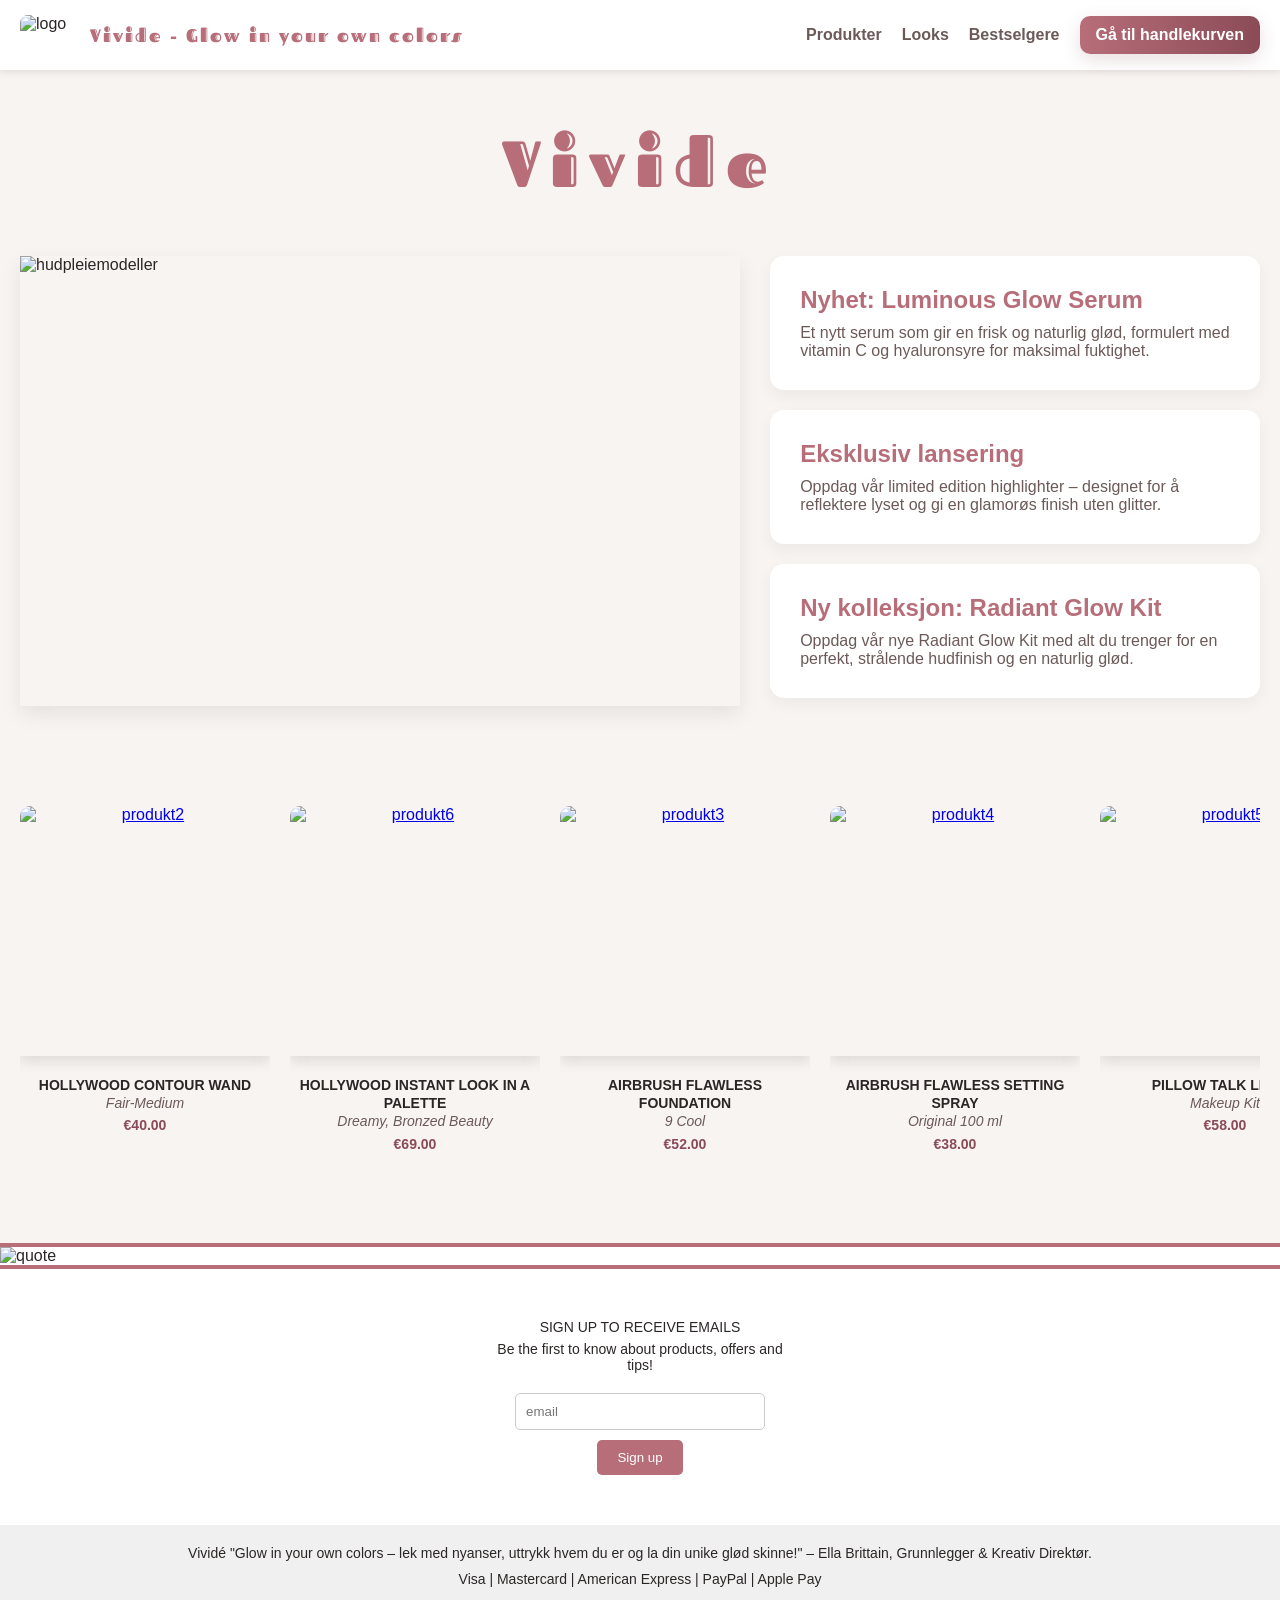
==== index.html @ 122cb66d "navn" ====
<!DOCTYPE html>
<html lang="en">

<head>
    <meta charset="UTF-8">
    <meta name="viewport" content="width=device-width, initial-scale=1.0">
    <title>Vividé.com</title>

    <link rel="stylesheet" href="generel.css">
    <link rel="stylesheet" href="framside.css">

    <style>
        @import url('https://fonts.googleapis.com/css2?family=Fascinate+Inline&family=Fraunces:ital,opsz,wght@0,9..144,100..900;1,9..144,100..900&family=Montserrat:ital@0;1&display=swap');
    </style>

</head>


<body>
    <header>
        <div class="left">
            <img class="logo" src="bilder/logo.avif" alt="logo">
            <div class="brand">Vivide - Glow in your own colors</div>
        </div>
        <nav>
            <div class="lenker">
                <a href="#produkter">Produkter</a>
                <a href="#looks">Looks</a>
                <a href="#bestselgere">Bestselgere</a>
            </div>
            <a id="handlekurv"  href="handlekurv.html">Gå til handlekurven</a>
        </nav>
    </header>

    <main>
        <section class="intro">
            <h1>Vivide</h1>
        </section>

        <section class="nyheter">
            <img src="bilder/hudpleiemodeller" alt="hudpleiemodeller">
            <div class="tekstcontainer">
                <div class="tekst">
                    <h2>Nyhet: Luminous Glow Serum</h2>
                    <p>Et nytt serum som gir en frisk og naturlig glød, formulert med vitamin C og hyaluronsyre for
                        maksimal fuktighet.</p>
                </div>
                <div class="tekst">
                    <h2>Eksklusiv lansering</h2>
                    <p>Oppdag vår limited edition highlighter – designet for å reflektere lyset og gi en glamorøs finish
                        uten glitter.</p>
                </div>
                <div class="tekst">
                    <h2>Ny kolleksjon: Radiant Glow Kit</h2>
                    <p>Oppdag vår nye Radiant Glow Kit med alt du trenger for en perfekt, strålende hudfinish og en
                        naturlig glød.</p>
                </div>
            </div>
        </section>

        <section class="scrollbar">
            <div class="scroll-item"><a href="#lenke1"><img src="bilder/countourwand.webp" alt="produkt2"></a>
                <div class="info">
                    <div class="title">HOLLYWOOD CONTOUR WAND</div>
                    <div class="volume">Fair-Medium</div>
                    <div class="price">€40.00</div>
                </div>
            </div>
            <div class="scroll-item"><a href="#lenke2"><img src="bilder/palette.webp" alt="produkt6"></a>
                <div class="info">
                    <div class="title">HOLLYWOOD INSTANT LOOK IN A PALETTE</div>
                    <div class="volume">Dreamy, Bronzed Beauty</div>
                    <div class="price">€69.00</div>
                </div>
            </div>
            <div class="scroll-item"><a href="#lenke3"><img src="bilder/FOUNDATION.webp" alt="produkt3"></a>
                <div class="info">
                    <div class="title">AIRBRUSH FLAWLESS FOUNDATION</div>
                    <div class="volume">9 Cool</div>
                    <div class="price">€52.00</div>
                </div>
            </div>
            <div class="scroll-item"><a href="#lenke4"><img src="bilder/settingsprayy.webp" alt="produkt4"></a>
                <div class="info">
                    <div class="title">AIRBRUSH FLAWLESS SETTING SPRAY</div>
                    <div class="volume">Original 100 ml</div>
                    <div class="price">€38.00</div>
                </div>
            </div>
            <div class="scroll-item"><a href="#lenke5"><img src="bilder/lipkip.webp" alt="produkt5"></a>
                <div class="info">
                    <div class="title">PILLOW TALK LIP KIT</div>
                    <div class="volume">Makeup Kit</div>
                    <div class="price">€58.00</div>
                </div>
            </div>
            <div class="scroll-item"><a href="#lenke6"><img src="bilder/FILMSTAR-BRONZE.webp" alt="produkt8"></a>
                <div class="info">
                    <div class="title">FILMSTAR BRONZE & GLOW</div>
                    <div class="volume">LIGHT TO MEDIUM</div>
                    <div class="price">€69.00</div>
                </div>
            </div>
            <div class="scroll-item"><a href="#lenke7"><img src="bilder/PLUMPGASM.webp" alt="produkt7"></a>
                <div class="info">
                    <div class="title">BIG LIP PLUMPGASM</div>
                    <div class="volume">Strawberry Chocolatte</div>
                    <div class="price">€37.00</div>
                </div>
            </div>
            <div class="scroll-item"><a href="#lenke8"><img src="bilder/CollagenOil-8ml-Packshot.webp"
                        alt="produkt10"></a>
                <div class="info">
                    <div class="title">COLLAGEN SUPERFUSION FACIAL OIL</div>
                    <div class="volume">8 ml</div>
                    <div class="price">€33.00</div>
                </div>
            </div>
            <div class="scroll-item"><a href="#lenke9"><img src="bilder/THE_FELINE_FLICK_KIT.webp" alt="produkt9"></a>
                <div class="info">
                    <div class="title">THE FELINE FLICK KIT</div>
                    <div class="volume">EYE KIT</div>
                    <div class="price">€56.00</div>
                </div>
            </div>
            <div class="scroll-item"><a href="#lenke10"><img src="bilder/GLOW_TONER_150ML.webp" alt="produkt1"></a>
                <div class="info">
                    <div class="title">GLOW TONER</div>
                    <div class="volume">Original 150 ml</div>
                    <div class="price">€49.00</div>
                </div>
            </div>
        </section>
    </main>

    <footer>
        <div class="linje"></div>

        <div class="quote">
            <img src="bilder/quote-footer.png" alt="quote">
        </div>

        <div class="linje"></div>



        <div class="footer-container footer-email">
            <div class="footer-column s1">
                <p>SIGN UP TO RECEIVE EMAILS</p>
                <p>Be the first to know about products, offers and tips!</p>
                <div class="email-center">
                    <input type="email" placeholder="email">
                    <button>Sign up</button>
                </div>
            </div>
        </div>

        <div class="footer-bottom">
            <p>Vividé "Glow in your own colors –
                lek med nyanser, uttrykk hvem du er og la din unike glød skinne!" – Ella Brittain, Grunnlegger & Kreativ
                Direktør.</p>
            <p>Visa | Mastercard | American Express | PayPal | Apple Pay</p>
        </div>

        <div class="linje"></div>
    </footer>
</body>

</html>
---- generel.css ----
/* Grunnleggende regler */
* {
    box-sizing: border-box;
    margin: 0;
    padding: 0;
}

body {
    font-family: Arial, sans-serif;
    background-color: #f8f4f2;
    color: #2b2626;
}

img {
    display: block;
    width: 100%;
}



/* Header */
header {
    position: fixed;
    top: 0;
    left: 0;
    width: 100%;
    display: flex;
    justify-content: space-between;
    align-items: center;
    padding: 15px 20px;
    background-color: #fff;
    box-shadow: 0 2px 8px rgba(0, 0, 0, 0.1);
    z-index: 1000;
}

.left {
    display: flex;
    align-items: center;
    gap: 10px;
}

.logo {
    width: 60px;
    height: 40px;
    border-radius: 8px;
    object-fit: cover;
}

.brand {
    color: #b76e79;
    font-size: 18px;
    font-family: "Fascinate Inline", system-ui;
    font-weight: 400;
    font-style: normal;
    letter-spacing: 2px;
}

nav {
    display: flex;
    gap: 20px;
    align-items: center;
}

.lenker {
    display: flex;
    gap: 20px;
    align-items: center;

}

nav a {
    color: #6b5a57;
    text-decoration: none;
    font-weight: 600;
    transition: 0.3s;
}

nav a:hover {
    color: #b76e79;
    transform: scale(1.05);
}

#handlekurv {
    background: linear-gradient(90deg, #b76e79, #8a4b57);
    color: white;
    padding: 10px 16px;
    border-radius: 10px;
    text-decoration: none;
    font-weight: 700;
    box-shadow: 0 6px 18px rgba(139, 75, 87, 0.18);
    transition: 0.3s;
}

#handlekurv:hover {
    transform: scale(1.08);
    color: #b76e79;
}

main {
    max-width: 1300px;
    margin: 120px auto 50px;
    padding: 0 20px;
}



/* Footer */
footer {
    background-color: #fff;
    color: #2b2626;
    font-family: Arial, sans-serif;
}

footer h4 {
    margin-bottom: 8px;
    color: #8a4b57;
}

footer p {
    margin-bottom: 6px;
    font-size: 14px;
    color: #2b2626;
}

.footer-container {
    margin: 20px auto;
    padding: 30px;
    display: flex;
    flex-wrap: wrap;
    gap: 40px;
}

.footer-column {
    margin: auto;
    width: 300px;
    min-width: 200px;
}

.linje {
    width: 100%;
    border: #b76e79 2.5px solid;
}

.footer-bottom {
    text-align: center;
    font-size: 14px;
    color: #6b5a57;
    background-color: #f0f0f0;
    padding: 20px 30px;
}

.footer-bottom>p {
    margin-bottom: 10px;
}
---- framside.css ----
/* Seksjon 1 - overskrift */
.intro {
    text-align: center;
    margin: 50px 0;
}

.intro h1 {
    font-size: 65px;
    color: #b76e79;
    font-family: "Fascinate Inline", system-ui;
    font-weight: 400;
    font-style: normal;
    letter-spacing: 10px;
}


/* Seksjon 2 - Nyheter */
.nyheter {
    display: flex;
    gap: 30px;
    align-items: start;
    margin-bottom: 60px;
}

.nyheter img {
    max-width: 100%;
    height: 450px;
    object-fit: cover;
    box-shadow: 0 8px 20px rgba(0, 0, 0, 0.08);
}

.nyheter .tekstcontainer {
    display: flex;
    flex-direction: column;
    gap: 20px;
}

.nyheter .tekst {
    background: #fff;
    width: 100%;
    padding: 30px;
    border-radius: 14px;
    box-shadow: 0 6px 16px rgba(0, 0, 0, 0.05);
}

.nyheter h2 {
    color: #b76e79;
    margin-bottom: 10px;
}

.nyheter p {
    color: #6b5a57;
}


/* Seksjon 3 - Scrollbar med bestselgere */
.scrollbar {
    display: flex;
    gap: 20px;
    overflow-x: auto;
    padding: 40px 0;
    scrollbar-color: #b76e79 #f8f4f2;
    scrollbar-width: thin;
    margin-top: 30px;
    margin-bottom: 30px;
}

.scrollbar::-webkit-scrollbar {
    height: 8px;
}

.scrollbar::-webkit-scrollbar-thumb {
    background-color: #b76e79;
    border-radius: 10px;
}

.scrollbar::-webkit-scrollbar-track {
    background-color: #f8f4f2;
}

.scroll-item {
    flex: 0 0 auto;
    width: 250px;
    border-radius: 10px;
    overflow: hidden;
    text-align: center;
}

.scroll-item img {
    margin-bottom: 20px;
    width: 250px;
    height: 250px;
    object-fit: cover;
    box-shadow: 0 6px 12px rgba(0, 0, 0, 0.1);
    transition: transform 0.2s ease;
}

.scroll-item img:hover {
    transform: scale(1.05);
}

.scroll-item .info {
    margin-top: 10px;
    color: #2b2626;
    font-size: 14px;
    line-height: 1.3;
}

.scroll-item .info .title {
    font-weight: 700;
}

.scroll-item .info .volume {
    font-style: italic;
    color: #6b5a57;
}

.scroll-item .info .price {
    font-weight: 600;
    margin-top: 4px;
    color: #8a4b57;
}



/* Footer - framside */
.quote {
    width: 100%;
}

.s1 {
    text-align: center;
}

.footer-socials {
    display: flex;
    flex-wrap: wrap;
    gap: 20px;
    justify-content: center;
    margin: 40px 0;
}

.footer-email input[type=email] {
    padding: 10px;
    width: 250px;
    margin-top: 10px;
    border: 1px solid #ccc;
    border-radius: 5px;
}

.email-center {
    display: flex;
    flex-direction: column;
    align-items: center;
    gap: 10px;
    margin-top: 10px;
}

.footer-email button {
    padding: 10px 20px;
    background-color: #b76e79;
    color: #fff;
    border: none;
    border-radius: 5px;
    cursor: pointer;
    transition: 0.17s;
}

.footer-email button:hover {
    scale: 1.15;
}



/* Media - mindre skjerm */

@media (max-width: 1100px) {
    .lenker {
        display: none;
    }

    #handlekurv {
        display: block;
    }

    .nyheter {
        flex-direction: column;
        max-width: 900px;
        margin: auto;
    }

    .nyheter .tekstcontainer {
        flex-direction: row;
    }


}

@media (max-width: 768px) {
    .footer-container {
        flex-direction: column;
        gap: 20px;
    }

    .footer-column {
        min-width: 100%;
    }

    .nyheter .tekstcontainer {
        flex-wrap: wrap;
    }
}
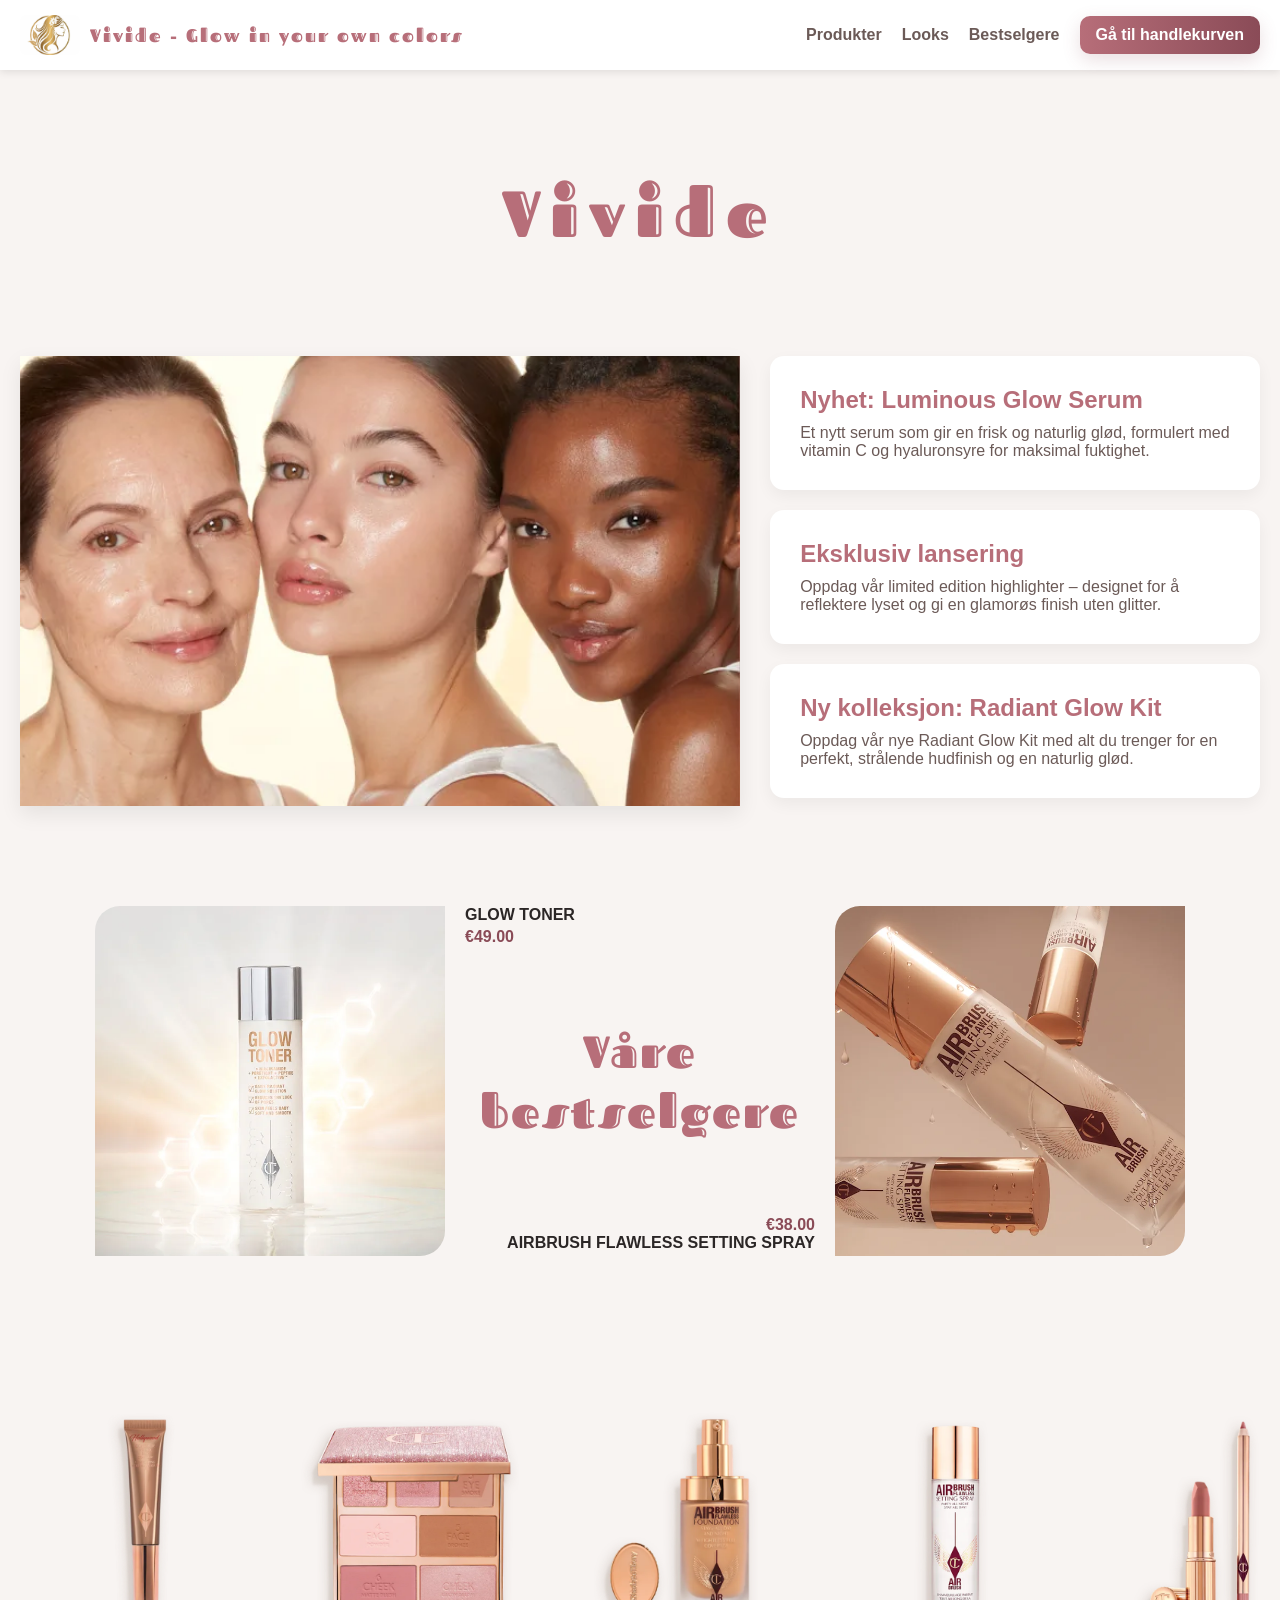
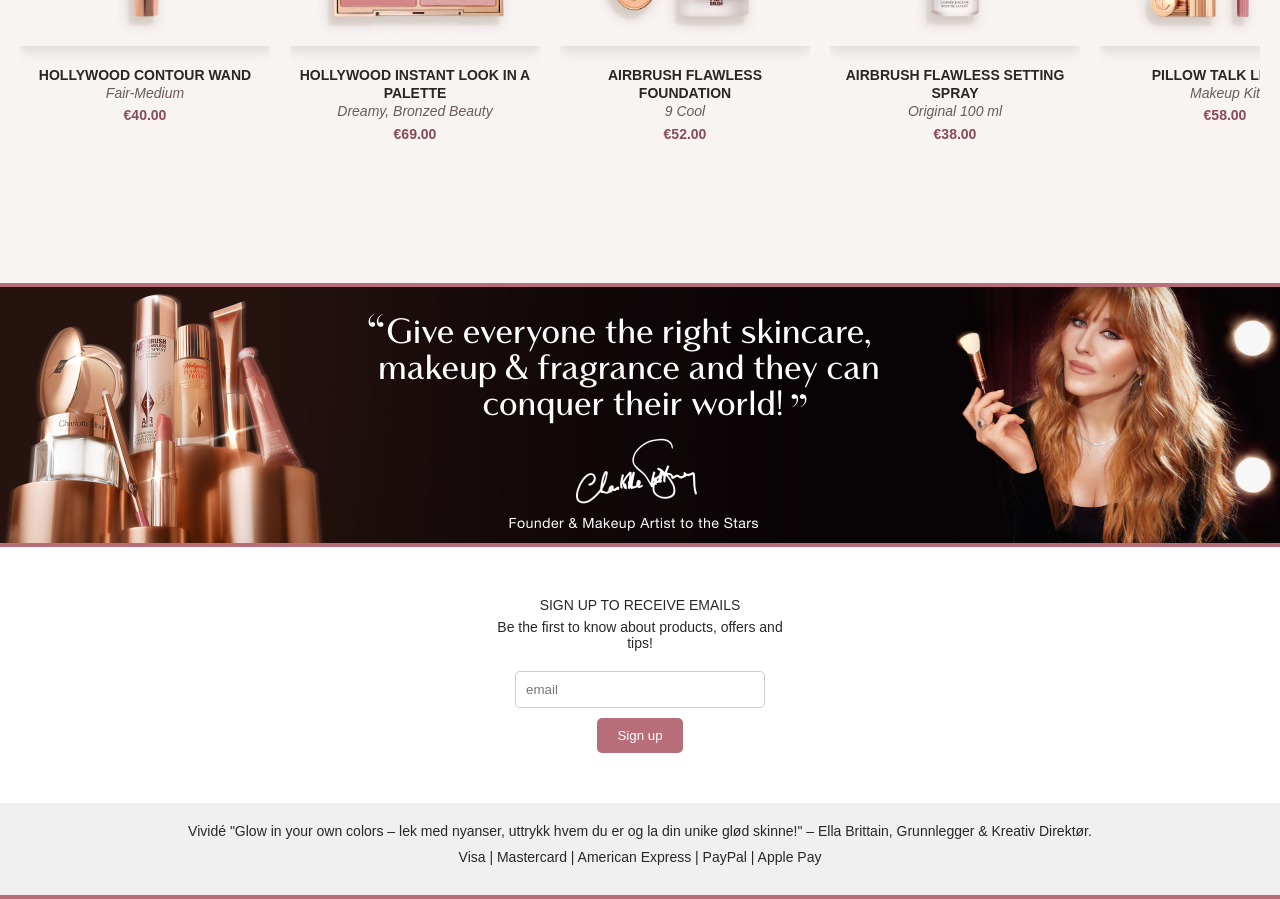
==== commit b109ab50: "bilder" ====
--- a/index.html
+++ b/index.html
@@ -7,7 +7,7 @@
     <title>Vividé.com</title>
 
     <link rel="stylesheet" href="generel.css">
-    <link rel="stylesheet" href="framside.css">
+    <link rel="stylesheet" href="index.css">
 
     <style>
         @import url('https://fonts.googleapis.com/css2?family=Fascinate+Inline&family=Fraunces:ital,opsz,wght@0,9..144,100..900;1,9..144,100..900&family=Montserrat:ital@0;1&display=swap');
@@ -19,7 +19,7 @@
 <body>
     <header>
         <div class="left">
-            <img class="logo" src="bilder/logo.avif" alt="logo">
+            <a href="index.html"><img class="logo" src="bilder/logo.avif" alt="logo"></a>
             <div class="brand">Vivide - Glow in your own colors</div>
         </div>
         <nav>
@@ -28,7 +28,7 @@
                 <a href="#looks">Looks</a>
                 <a href="#bestselgere">Bestselgere</a>
             </div>
-            <a id="handlekurv"  href="handlekurv.html">Gå til handlekurven</a>
+            <a id="handlekurv" href="handlekurv.html">Gå til handlekurven</a>
         </nav>
     </header>
 
@@ -38,7 +38,7 @@
         </section>
 
         <section class="nyheter">
-            <img src="bilder/hudpleiemodeller" alt="hudpleiemodeller">
+            <img src="bilder/hudpleiemodeller.png" alt="hudpleiemodeller">
             <div class="tekstcontainer">
                 <div class="tekst">
                     <h2>Nyhet: Luminous Glow Serum</h2>
@@ -58,7 +58,29 @@
             </div>
         </section>
 
-        <section class="scrollbar">
+        <section id="bestselgere">
+            <div class="bestselger-item">
+                <img src="bilder/GlowToner.png" alt="">
+                <div class="bestselger-handle">
+                    <button class="handlekurv-knapp">Legg til i handlekurven</button>
+                </div>
+            </div>
+            <div class="bestselger-item">
+                <div class="title">GLOW TONER</div>
+                <div class="price">€49.00</div>
+                <h2>Våre bestselgere</h2>
+                <div class="price hoyre">€38.00</div>
+                <div class="title hoyre">AIRBRUSH FLAWLESS SETTING SPRAY</div>
+            </div>
+            <div class="bestselger-item">
+                <img src="bilder/setingspray.webp" alt="">
+                <div class="bestselger-handle">
+                    <button class="handlekurv-knapp">Legg til i handlekurven</button>
+                </div>
+            </div>
+        </section>
+
+        <section id="produkter" class="scrollbar">
             <div class="scroll-item"><a href="#lenke1"><img src="bilder/countourwand.webp" alt="produkt2"></a>
                 <div class="info">
                     <div class="title">HOLLYWOOD CONTOUR WAND</div>
--- a/generel.css
+++ b/generel.css
@@ -15,8 +15,6 @@
     display: block;
     width: 100%;
 }
-
-
 
 /* Header */
 header {
@@ -100,6 +98,8 @@
     max-width: 1300px;
     margin: 120px auto 50px;
     padding: 0 20px;
+    display: flex;
+    flex-direction: column;
 }
 
 
--- a/index.css
+++ b/index.css
@@ -0,0 +1,301 @@
+/* Seksjon 1 - overskrift */
+.intro {
+    text-align: center;
+    margin: 50px 0;
+}
+
+.intro h1 {
+    font-size: 65px;
+    color: #b76e79;
+    font-family: "Fascinate Inline", system-ui;
+    font-weight: 400;
+    font-style: normal;
+    letter-spacing: 10px;
+}
+
+#produkter,
+#bestselgere {
+    scroll-margin-top: 150px;
+}
+
+/* Seksjon 2 - Nyheter */
+.nyheter {
+    display: flex;
+    gap: 30px;
+    align-items: start;
+    margin: 50px 0;
+}
+
+.nyheter img {
+    max-width: 100%;
+    height: 450px;
+    object-fit: cover;
+    box-shadow: 0 8px 20px rgba(0, 0, 0, 0.08);
+}
+
+.nyheter .tekstcontainer {
+    display: flex;
+    flex-direction: column;
+    gap: 20px;
+}
+
+.nyheter .tekst {
+    background: #fff;
+    width: 100%;
+    padding: 30px;
+    border-radius: 14px;
+    box-shadow: 0 6px 16px rgba(0, 0, 0, 0.05);
+}
+
+.nyheter h2 {
+    color: #b76e79;
+    margin-bottom: 10px;
+}
+
+.nyheter p {
+    color: #6b5a57;
+}
+
+
+
+/* Seksjon 3 - Bestselgere */
+#bestselgere {
+    display: flex;
+    flex-wrap: wrap;
+    justify-content: center;
+    gap: 20px;
+    margin-top: 60px;
+    margin: 50px 0;
+}
+
+.bestselger-item {
+    max-width: 350px;
+}
+
+.bestselger-item>img {
+    border-top-left-radius: 25px;
+    border-bottom-right-radius: 25px;
+}
+
+.bestselger-item h2 {
+    text-align: center;
+    font-size: 45px;
+    color: #b76e79;
+    font-family: "Fascinate Inline", system-ui;
+    font-weight: 400;
+    letter-spacing: 2px;
+    margin: 75px 0;
+}
+
+.hoyre {
+    text-align: end;
+}
+
+.bestselger-item {
+    max-width: 350px;
+    position: relative;
+    overflow: hidden;
+    cursor: pointer;
+}
+
+.bestselger-item>img {
+    border-top-left-radius: 25px;
+    border-bottom-right-radius: 25px;
+    transition: filter 0.3s ease;
+}
+
+.bestselger-item:hover>img {
+    filter: brightness(0.6);
+}
+
+.bestselger-handle {
+    position: absolute;
+    top: 50%;
+    left: 50%;
+    transform: translate(-50%, -50%);
+    opacity: 0;
+    transition: opacity 0.3s ease;
+    white-space: nowrap;
+}
+
+.bestselger-item:hover .bestselger-handle {
+    opacity: 1;
+}
+
+.handlekurv-knapp {
+    background: linear-gradient(90deg, #b76e79, #8a4b57);
+    color: white;
+    padding: 10px 16px;
+    border-radius: 10px;
+    border: none;
+    font-weight: 700;
+    font-family: Arial, sans-serif;
+    box-shadow: 0 6px 18px rgba(139, 75, 87, 0.18);
+    transition: 0.3s;
+    cursor: pointer;
+}
+
+.handlekurv-knapp:hover {
+    transform: scale(1.08);
+    color: #b76e79;
+}
+
+
+/* Seksjon 4 - Scrollbar med produkter */
+.scrollbar {
+    display: flex;
+    gap: 20px;
+    overflow-x: auto;
+    padding: 40px 0;
+    scrollbar-color: #b76e79 #f8f4f2;
+    scrollbar-width: thin;
+    margin: 50px 0;
+}
+
+.scrollbar::-webkit-scrollbar {
+    height: 8px;
+}
+
+.scrollbar::-webkit-scrollbar-thumb {
+    background-color: #b76e79;
+    border-radius: 10px;
+}
+
+.scrollbar::-webkit-scrollbar-track {
+    background-color: #ffffff;
+}
+
+.scroll-item {
+    flex: 0 0 auto;
+    width: 250px;
+    border-radius: 10px;
+    overflow: hidden;
+    text-align: center;
+}
+
+.scroll-item img {
+    margin-bottom: 20px;
+    width: 250px;
+    height: 250px;
+    object-fit: cover;
+    box-shadow: 0 6px 12px rgba(0, 0, 0, 0.1);
+    transition: transform 0.2s ease;
+}
+
+.scroll-item img:hover {
+    transform: scale(1.05);
+}
+
+.scroll-item .info {
+    margin-top: 10px;
+    color: #2b2626;
+    font-size: 14px;
+    line-height: 1.3;
+}
+
+.scroll-item .info .title,
+.bestselger-item .title {
+    font-weight: 700;
+}
+
+.scroll-item .info .volume {
+    font-style: italic;
+    color: #6b5a57;
+}
+
+.scroll-item .info .price,
+.bestselger-item .price {
+    font-weight: 600;
+    margin-top: 4px;
+    color: #8a4b57;
+}
+
+
+
+/* Footer - framside */
+.quote {
+    width: 100%;
+}
+
+.s1 {
+    text-align: center;
+}
+
+.footer-socials {
+    display: flex;
+    flex-wrap: wrap;
+    gap: 20px;
+    justify-content: center;
+    margin: 40px 0;
+}
+
+.footer-email input[type=email] {
+    padding: 10px;
+    width: 250px;
+    margin-top: 10px;
+    border: 1px solid #ccc;
+    border-radius: 5px;
+}
+
+.email-center {
+    display: flex;
+    flex-direction: column;
+    align-items: center;
+    gap: 10px;
+    margin-top: 10px;
+}
+
+.footer-email button {
+    padding: 10px 20px;
+    background-color: #b76e79;
+    color: #fff;
+    border: none;
+    border-radius: 5px;
+    cursor: pointer;
+    transition: 0.17s;
+}
+
+.footer-email button:hover {
+    scale: 1.15;
+}
+
+
+
+/* Media - mindre skjerm */
+
+@media (max-width: 1100px) {
+    .lenker {
+        display: none;
+    }
+
+    #handlekurv {
+        display: block;
+    }
+
+    .nyheter {
+        flex-direction: column;
+        max-width: 900px;
+        margin: auto;
+    }
+
+    .nyheter .tekstcontainer {
+        flex-direction: row;
+    }
+
+
+}
+
+@media (max-width: 768px) {
+    .footer-container {
+        flex-direction: column;
+        gap: 20px;
+    }
+
+    .footer-column {
+        min-width: 100%;
+    }
+
+    .nyheter .tekstcontainer {
+        flex-wrap: wrap;
+    }
+}
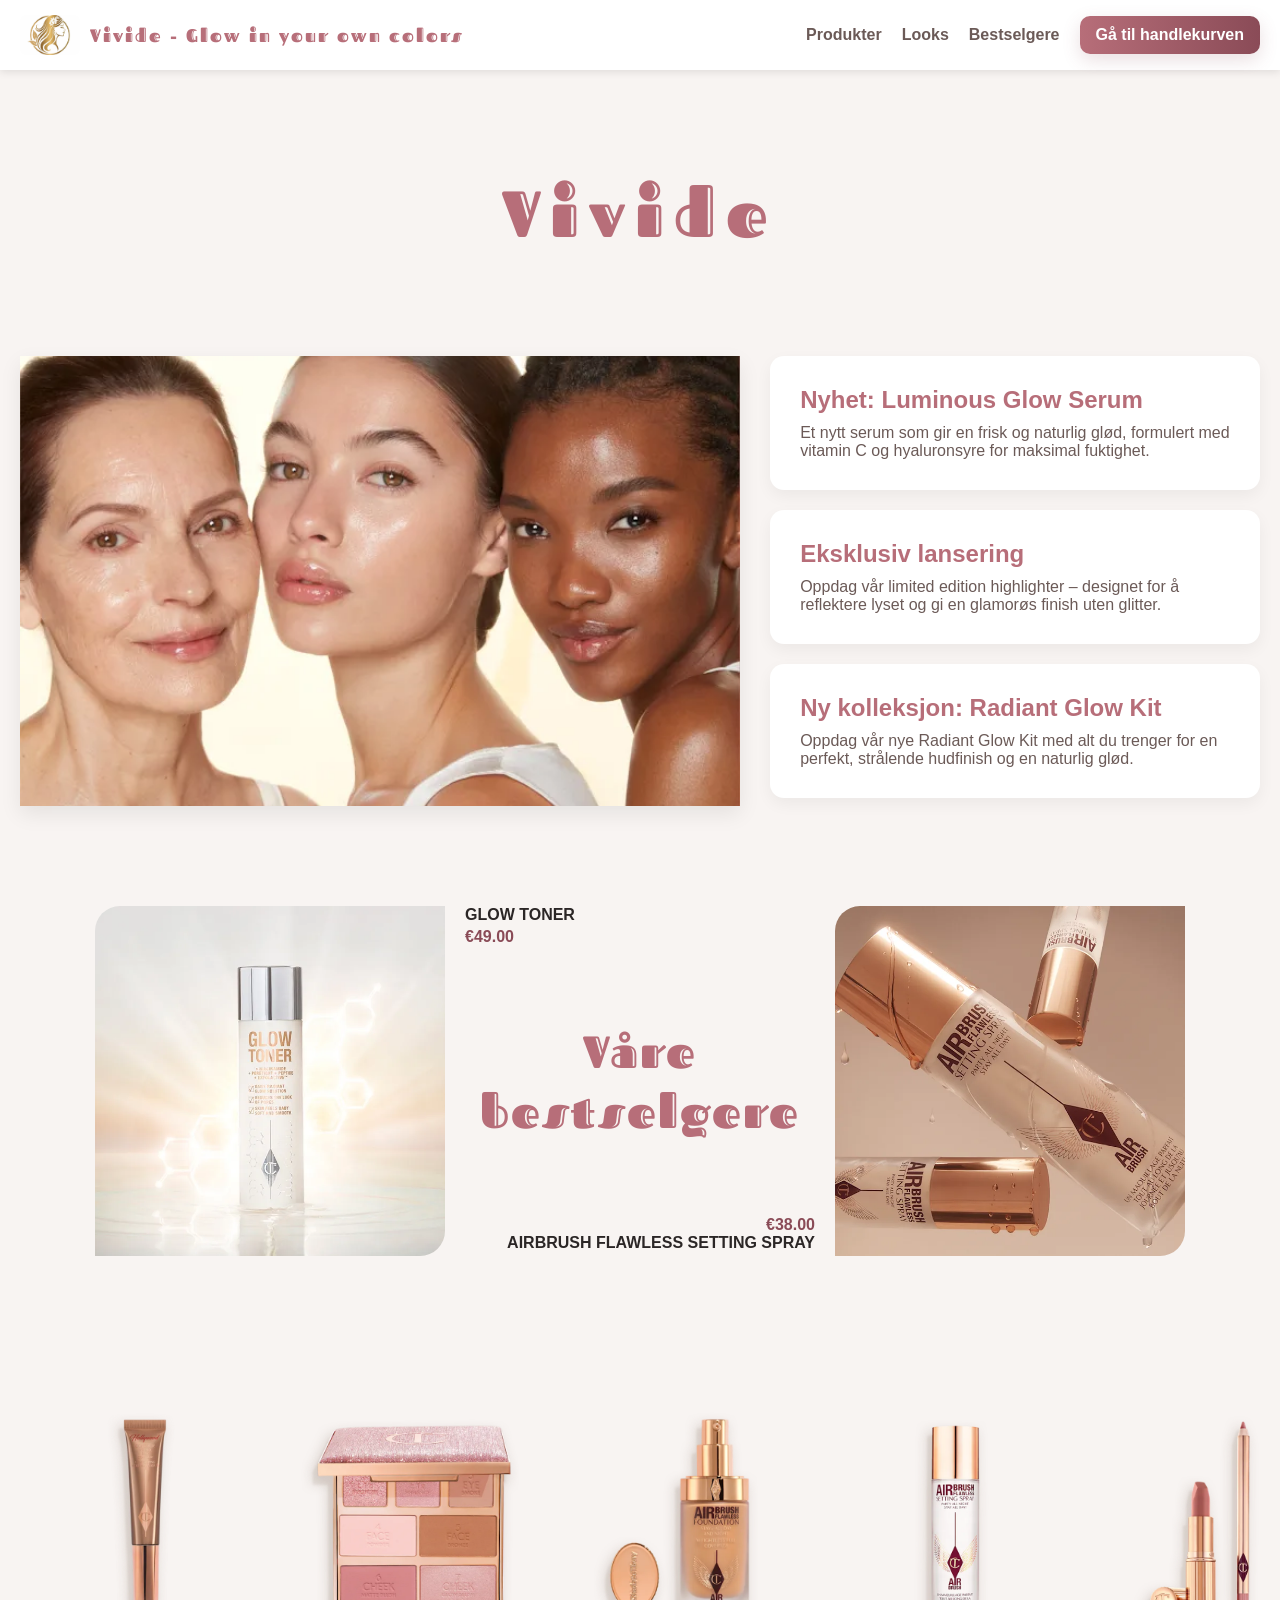
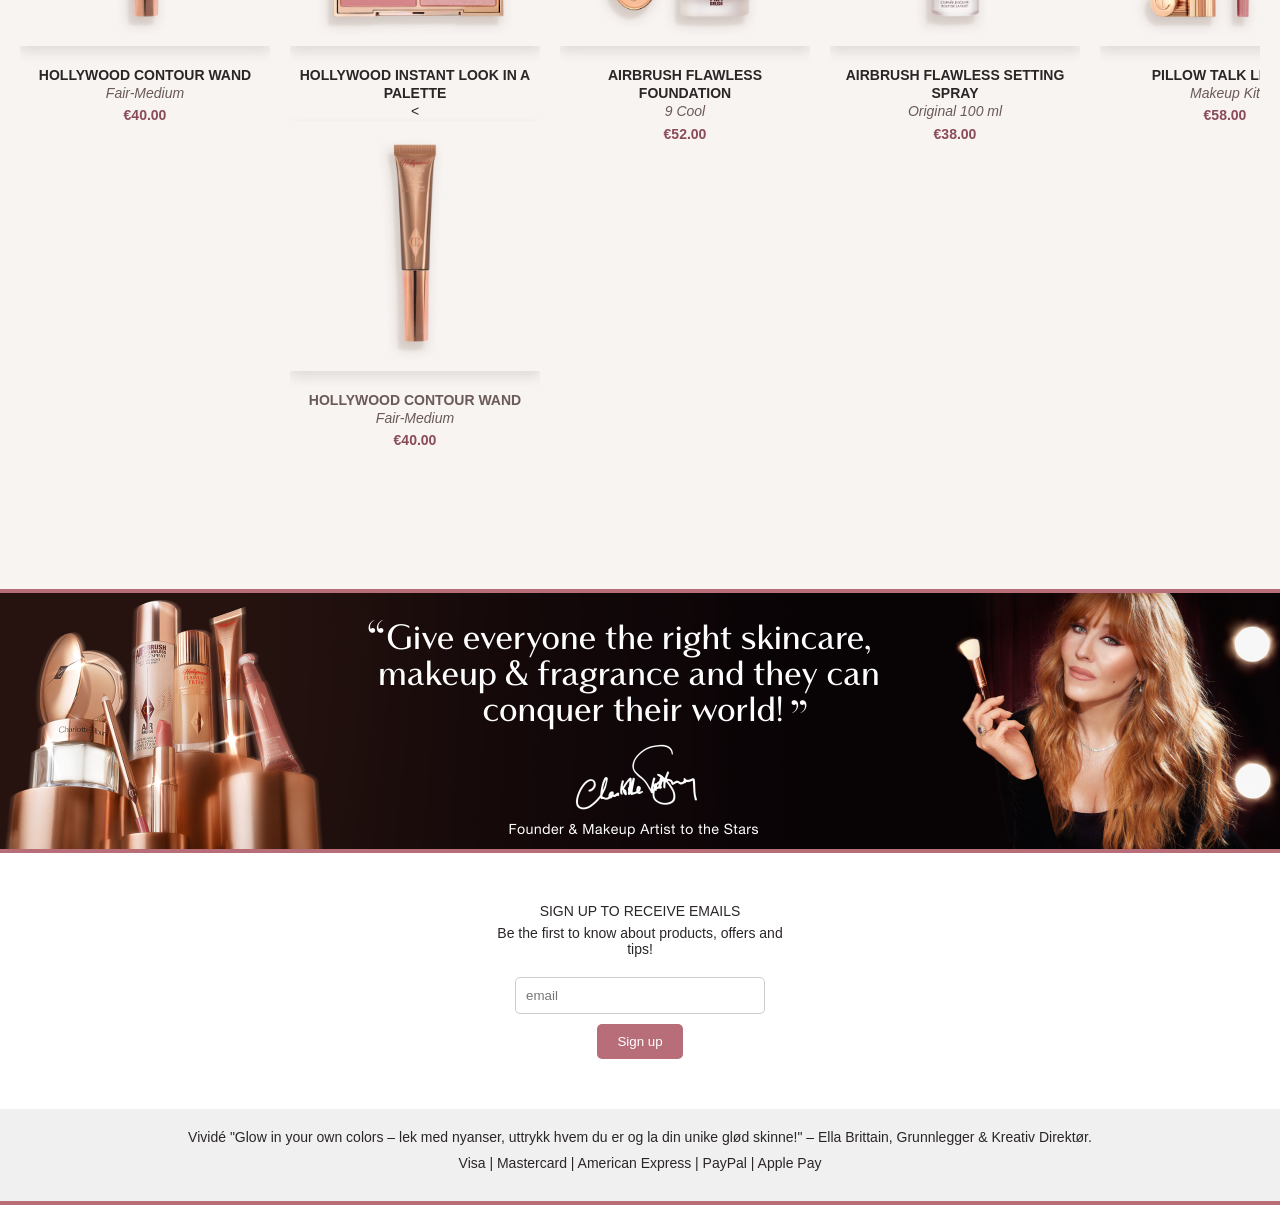
==== commit c7dbe9f8: "handlekurv" ====
--- a/index.html
+++ b/index.html
@@ -81,7 +81,8 @@
         </section>
 
         <section id="produkter" class="scrollbar">
-            <div class="scroll-item"><a href="#lenke1"><img src="bilder/countourwand.webp" alt="produkt2"></a>
+            <div class="scroll-item">
+                <a href=""><img src="bilder/countourwand.webp" alt=""></a>
                 <div class="info">
                     <div class="title">HOLLYWOOD CONTOUR WAND</div>
                     <div class="volume">Fair-Medium</div>
@@ -91,8 +92,19 @@
             <div class="scroll-item"><a href="#lenke2"><img src="bilder/palette.webp" alt="produkt6"></a>
                 <div class="info">
                     <div class="title">HOLLYWOOD INSTANT LOOK IN A PALETTE</div>
-                    <div class="volume">Dreamy, Bronzed Beauty</div>
-                    <div class="price">€69.00</div>
+                    <<div class="vare">
+                    <div class="prikk"></div>
+
+
+                    <div class="img">
+                        <img src="bilder/countourwand.webp" alt="">
+                    </div>
+                    <div class="vare-info">
+                        <h4>HOLLYWOOD CONTOUR WAND</h4>
+                        <div class="volume">Fair-Medium</div>
+                        <div class="price">€40.00</div>
+                    </div>
+                </div>
                 </div>
             </div>
             <div class="scroll-item"><a href="#lenke3"><img src="bilder/FOUNDATION.webp" alt="produkt3"></a>
--- a/generel.css
+++ b/generel.css
@@ -66,7 +66,9 @@
 
 }
 
-nav a {
+nav a,
+.varer,
+.vare-info h4{
     color: #6b5a57;
     text-decoration: none;
     font-weight: 600;
--- a/index.css
+++ b/index.css
@@ -127,12 +127,10 @@
     color: white;
     padding: 10px 16px;
     border-radius: 10px;
-    border: none;
+    text-decoration: none;
     font-weight: 700;
-    font-family: Arial, sans-serif;
     box-shadow: 0 6px 18px rgba(139, 75, 87, 0.18);
     transition: 0.3s;
-    cursor: pointer;
 }
 
 .handlekurv-knapp:hover {
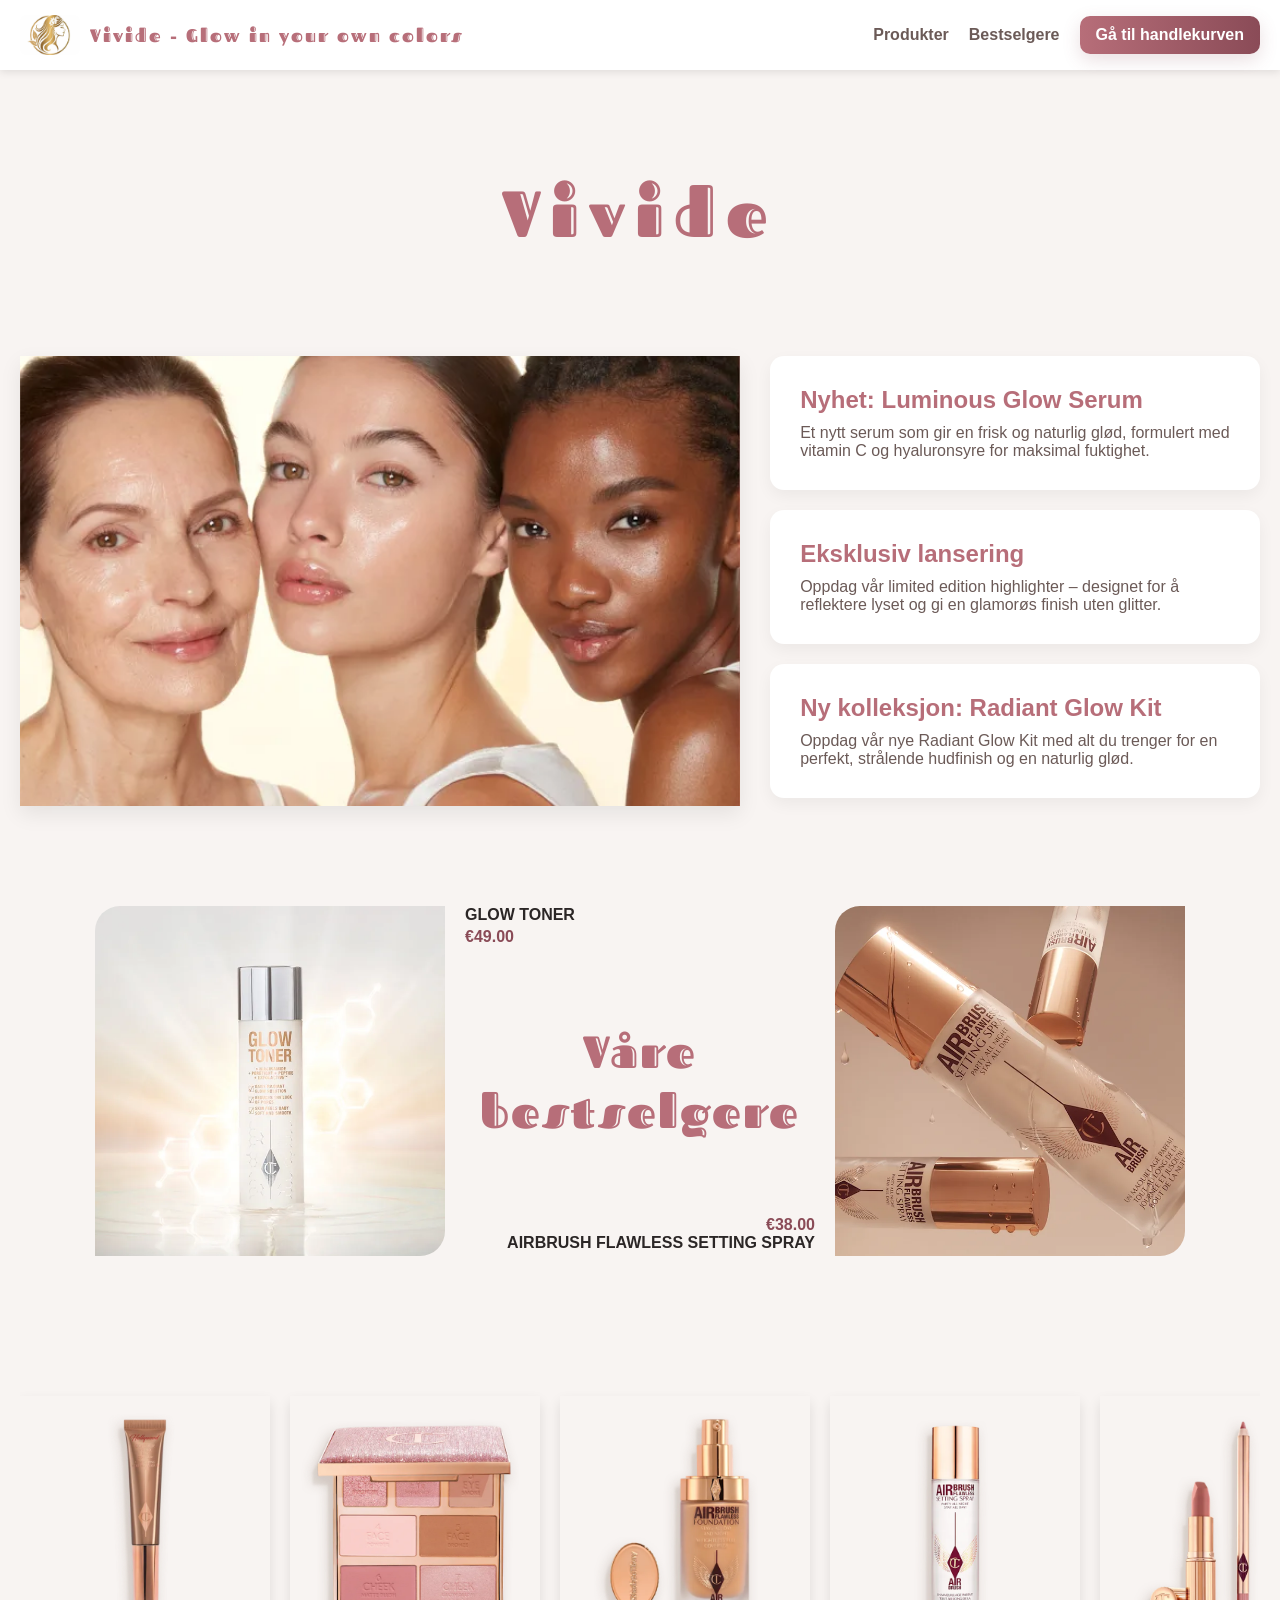
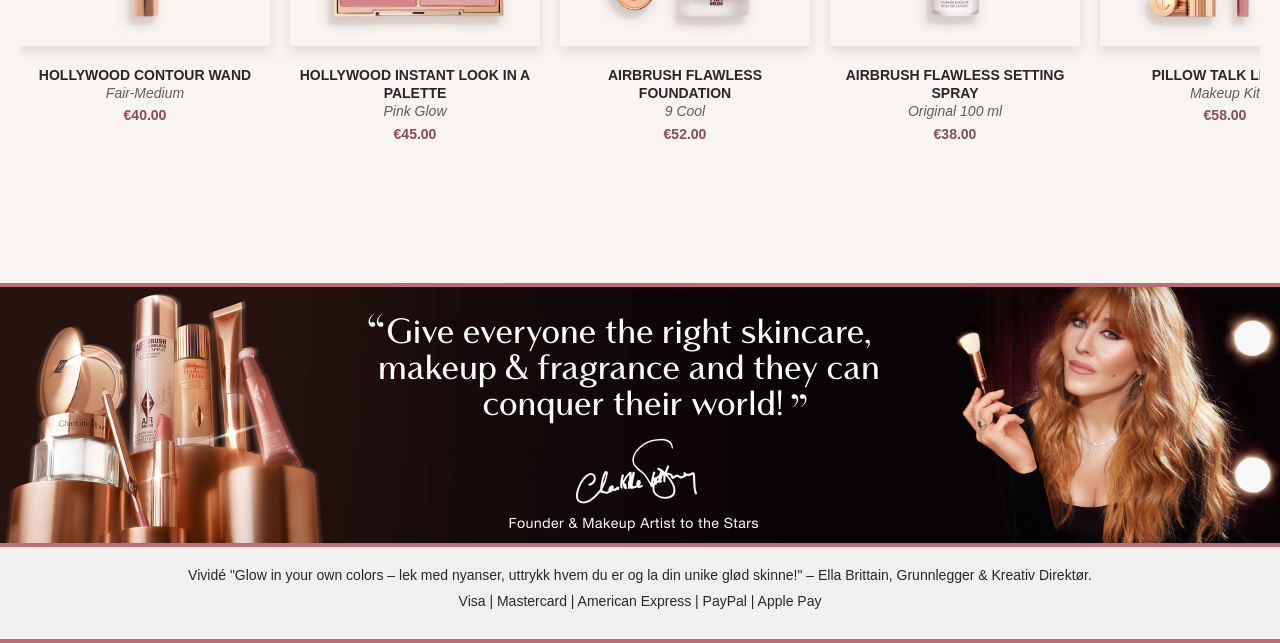
==== commit 05a8a9d3: "js endring" ====
--- a/index.html
+++ b/index.html
@@ -25,7 +25,6 @@
         <nav>
             <div class="lenker">
                 <a href="#produkter">Produkter</a>
-                <a href="#looks">Looks</a>
                 <a href="#bestselgere">Bestselgere</a>
             </div>
             <a id="handlekurv" href="handlekurv.html">Gå til handlekurven</a>
@@ -62,7 +61,10 @@
             <div class="bestselger-item">
                 <img src="bilder/GlowToner.png" alt="">
                 <div class="bestselger-handle">
-                    <button class="handlekurv-knapp">Legg til i handlekurven</button>
+                    <button class="handlekurv-knapp" data-navn="GLOW TONER" data-volume="Original 150 ml"
+                        data-pris="€49.00" data-bilde="bilder/GlowToner.png">
+                        Legg til i handlekurven
+                    </button>
                 </div>
             </div>
             <div class="bestselger-item">
@@ -75,10 +77,14 @@
             <div class="bestselger-item">
                 <img src="bilder/setingspray.webp" alt="">
                 <div class="bestselger-handle">
-                    <button class="handlekurv-knapp">Legg til i handlekurven</button>
-                </div>
-            </div>
-        </section>
+                    <button class="handlekurv-knapp" data-navn="AIRBRUSH FLAWLESS SETTING SPRAY"
+                        data-volume="Original 100 ml" data-pris="€38.00" data-bilde="bilder/setingspray.webp">
+                        Legg til i handlekurven
+                    </button>
+                </div>
+            </div>
+        </section>
+
 
         <section id="produkter" class="scrollbar">
             <div class="scroll-item">
@@ -88,81 +94,147 @@
                     <div class="volume">Fair-Medium</div>
                     <div class="price">€40.00</div>
                 </div>
-            </div>
-            <div class="scroll-item"><a href="#lenke2"><img src="bilder/palette.webp" alt="produkt6"></a>
+                <div class="item-handle">
+                    <button class="handlekurv-knapp" data-navn="HOLLYWOOD CONTOUR WAND" data-volume="Fair-Medium"
+                        data-pris="€40.00" data-bilde="bilder/countourwand.webp">
+                        Legg til i handlekurven
+                    </button>
+                </div>
+            </div>
+
+            <div class="scroll-item">
+                <a href="#lenke2"><img src="bilder/palette.webp" alt="produkt6"></a>
                 <div class="info">
                     <div class="title">HOLLYWOOD INSTANT LOOK IN A PALETTE</div>
-                    <<div class="vare">
-                    <div class="prikk"></div>
-
-
-                    <div class="img">
-                        <img src="bilder/countourwand.webp" alt="">
-                    </div>
-                    <div class="vare-info">
-                        <h4>HOLLYWOOD CONTOUR WAND</h4>
-                        <div class="volume">Fair-Medium</div>
-                        <div class="price">€40.00</div>
-                    </div>
-                </div>
-                </div>
-            </div>
-            <div class="scroll-item"><a href="#lenke3"><img src="bilder/FOUNDATION.webp" alt="produkt3"></a>
+                    <div class="volume">Pink Glow</div>
+                    <div class="price">€45.00</div>
+                </div>
+                <div class="item-handle">
+                    <button class="handlekurv-knapp" data-navn="HOLLYWOOD INSTANT LOOK IN A PALETTE"
+                        data-volume="Pink Glow" data-pris="€45.00" data-bilde="bilder/palette.webp">
+                        Legg til i handlekurven
+                    </button>
+                </div>
+            </div>
+
+            <div class="scroll-item">
+                <a href="#lenke3"><img src="bilder/FOUNDATION.webp" alt="produkt3"></a>
                 <div class="info">
                     <div class="title">AIRBRUSH FLAWLESS FOUNDATION</div>
                     <div class="volume">9 Cool</div>
                     <div class="price">€52.00</div>
                 </div>
-            </div>
-            <div class="scroll-item"><a href="#lenke4"><img src="bilder/settingsprayy.webp" alt="produkt4"></a>
+                <div class="item-handle">
+                    <button class="handlekurv-knapp" data-navn="AIRBRUSH FLAWLESS FOUNDATION" data-volume="9 Cool"
+                        data-pris="€52.00" data-bilde="bilder/FOUNDATION.webp">
+                        Legg til i handlekurven
+                    </button>
+                </div>
+            </div>
+
+            <div class="scroll-item">
+                <a href="#lenke4"><img src="bilder/settingsprayy.webp" alt="produkt4"></a>
                 <div class="info">
                     <div class="title">AIRBRUSH FLAWLESS SETTING SPRAY</div>
                     <div class="volume">Original 100 ml</div>
                     <div class="price">€38.00</div>
                 </div>
-            </div>
-            <div class="scroll-item"><a href="#lenke5"><img src="bilder/lipkip.webp" alt="produkt5"></a>
+                <div class="item-handle">
+                    <button class="handlekurv-knapp" data-navn="AIRBRUSH FLAWLESS SETTING SPRAY"
+                        data-volume="Original 100 ml" data-pris="€38.00" data-bilde="bilder/settingsprayy.webp">
+                        Legg til i handlekurven
+                    </button>
+                </div>
+            </div>
+
+            <div class="scroll-item">
+                <a href="#lenke5"><img src="bilder/lipkip.webp" alt="produkt5"></a>
                 <div class="info">
                     <div class="title">PILLOW TALK LIP KIT</div>
                     <div class="volume">Makeup Kit</div>
                     <div class="price">€58.00</div>
                 </div>
-            </div>
-            <div class="scroll-item"><a href="#lenke6"><img src="bilder/FILMSTAR-BRONZE.webp" alt="produkt8"></a>
+                <div class="item-handle">
+                    <button class="handlekurv-knapp" data-navn="PILLOW TALK LIP KIT" data-volume="Makeup Kit"
+                        data-pris="€58.00" data-bilde="bilder/lipkip.webp">
+                        Legg til i handlekurven
+                    </button>
+                </div>
+            </div>
+
+            <div class="scroll-item">
+                <a href="#lenke6"><img src="bilder/FILMSTAR-BRONZE.webp" alt="produkt8"></a>
                 <div class="info">
                     <div class="title">FILMSTAR BRONZE & GLOW</div>
                     <div class="volume">LIGHT TO MEDIUM</div>
                     <div class="price">€69.00</div>
                 </div>
-            </div>
-            <div class="scroll-item"><a href="#lenke7"><img src="bilder/PLUMPGASM.webp" alt="produkt7"></a>
+                <div class="item-handle">
+                    <button class="handlekurv-knapp" data-navn="FILMSTAR BRONZE & GLOW" data-volume="LIGHT TO MEDIUM"
+                        data-pris="€69.00" data-bilde="bilder/FILMSTAR-BRONZE.webp">
+                        Legg til i handlekurven
+                    </button>
+                </div>
+            </div>
+
+            <div class="scroll-item">
+                <a href="#lenke7"><img src="bilder/PLUMPGASM.webp" alt="produkt7"></a>
                 <div class="info">
                     <div class="title">BIG LIP PLUMPGASM</div>
                     <div class="volume">Strawberry Chocolatte</div>
                     <div class="price">€37.00</div>
                 </div>
-            </div>
-            <div class="scroll-item"><a href="#lenke8"><img src="bilder/CollagenOil-8ml-Packshot.webp"
-                        alt="produkt10"></a>
+                <div class="item-handle">
+                    <button class="handlekurv-knapp" data-navn="BIG LIP PLUMPGASM" data-volume="Strawberry Chocolatte"
+                        data-pris="€37.00" data-bilde="bilder/PLUMPGASM.webp">
+                        Legg til i handlekurven
+                    </button>
+                </div>
+            </div>
+
+            <div class="scroll-item">
+                <a href="#lenke8"><img src="bilder/CollagenOil-8ml-Packshot.webp" alt="produkt10"></a>
                 <div class="info">
                     <div class="title">COLLAGEN SUPERFUSION FACIAL OIL</div>
                     <div class="volume">8 ml</div>
                     <div class="price">€33.00</div>
                 </div>
-            </div>
-            <div class="scroll-item"><a href="#lenke9"><img src="bilder/THE_FELINE_FLICK_KIT.webp" alt="produkt9"></a>
+                <div class="item-handle">
+                    <button class="handlekurv-knapp" data-navn="COLLAGEN SUPERFUSION FACIAL OIL" data-volume="8 ml"
+                        data-pris="€33.00" data-bilde="bilder/CollagenOil-8ml-Packshot.webp">
+                        Legg til i handlekurven
+                    </button>
+                </div>
+            </div>
+
+            <div class="scroll-item">
+                <a href="#lenke9"><img src="bilder/THE_FELINE_FLICK_KIT.webp" alt="produkt9"></a>
                 <div class="info">
                     <div class="title">THE FELINE FLICK KIT</div>
                     <div class="volume">EYE KIT</div>
                     <div class="price">€56.00</div>
                 </div>
-            </div>
-            <div class="scroll-item"><a href="#lenke10"><img src="bilder/GLOW_TONER_150ML.webp" alt="produkt1"></a>
+                <div class="item-handle">
+                    <button class="handlekurv-knapp" data-navn="THE FELINE FLICK KIT" data-volume="EYE KIT"
+                        data-pris="€56.00" data-bilde="bilder/THE_FELINE_FLICK_KIT.webp">
+                        Legg til i handlekurven
+                    </button>
+                </div>
+            </div>
+
+            <div class="scroll-item">
+                <a href="#lenke10"><img src="bilder/GLOW_TONER_150ML.webp" alt="produkt1"></a>
                 <div class="info">
                     <div class="title">GLOW TONER</div>
                     <div class="volume">Original 150 ml</div>
                     <div class="price">€49.00</div>
                 </div>
+                <div class="item-handle">
+                    <button class="handlekurv-knapp" data-navn="GLOW TONER" data-volume="Original 150 ml"
+                        data-pris="€49.00" data-bilde="bilder/GLOW_TONER_150ML.webp">
+                        Legg til i handlekurven
+                    </button>
+                </div>
             </div>
         </section>
     </main>
@@ -175,19 +247,6 @@
         </div>
 
         <div class="linje"></div>
-
-
-
-        <div class="footer-container footer-email">
-            <div class="footer-column s1">
-                <p>SIGN UP TO RECEIVE EMAILS</p>
-                <p>Be the first to know about products, offers and tips!</p>
-                <div class="email-center">
-                    <input type="email" placeholder="email">
-                    <button>Sign up</button>
-                </div>
-            </div>
-        </div>
 
         <div class="footer-bottom">
             <p>Vividé "Glow in your own colors –
@@ -198,6 +257,8 @@
 
         <div class="linje"></div>
     </footer>
+
+    <script src="script.js"></script>
 </body>
 
 </html>
--- a/generel.css
+++ b/generel.css
@@ -28,7 +28,7 @@
     padding: 15px 20px;
     background-color: #fff;
     box-shadow: 0 2px 8px rgba(0, 0, 0, 0.1);
-    z-index: 1000;
+    z-index: 10;
 }
 
 .left {
@@ -57,6 +57,7 @@
     display: flex;
     gap: 20px;
     align-items: center;
+    flex-wrap: wrap;
 }
 
 .lenker {
@@ -68,7 +69,7 @@
 
 nav a,
 .varer,
-.vare-info h4{
+.vare-info h4 {
     color: #6b5a57;
     text-decoration: none;
     font-weight: 600;
--- a/index.css
+++ b/index.css
@@ -17,6 +17,8 @@
 #bestselgere {
     scroll-margin-top: 150px;
 }
+
+
 
 /* Seksjon 2 - Nyheter */
 .nyheter {
@@ -64,17 +66,7 @@
     flex-wrap: wrap;
     justify-content: center;
     gap: 20px;
-    margin-top: 60px;
-    margin: 50px 0;
-}
-
-.bestselger-item {
-    max-width: 350px;
-}
-
-.bestselger-item>img {
-    border-top-left-radius: 25px;
-    border-bottom-right-radius: 25px;
+    margin: 50px 0;
 }
 
 .bestselger-item h2 {
@@ -108,29 +100,32 @@
     filter: brightness(0.6);
 }
 
-.bestselger-handle {
+.bestselger-handle,
+.item-handle {
     position: absolute;
     top: 50%;
     left: 50%;
     transform: translate(-50%, -50%);
     opacity: 0;
-    transition: opacity 0.3s ease;
+    transition: 0.3s;
     white-space: nowrap;
 }
 
-.bestselger-item:hover .bestselger-handle {
+.bestselger-item:hover .bestselger-handle,
+.scroll-item:hover .item-handle {
     opacity: 1;
 }
 
 .handlekurv-knapp {
     background: linear-gradient(90deg, #b76e79, #8a4b57);
     color: white;
-    padding: 10px 16px;
+    padding: 12px 16px;
     border-radius: 10px;
     text-decoration: none;
     font-weight: 700;
-    box-shadow: 0 6px 18px rgba(139, 75, 87, 0.18);
     transition: 0.3s;
+    cursor: pointer;
+    border: none;
 }
 
 .handlekurv-knapp:hover {
@@ -139,14 +134,13 @@
 }
 
 
+
 /* Seksjon 4 - Scrollbar med produkter */
 .scrollbar {
     display: flex;
     gap: 20px;
     overflow-x: auto;
     padding: 40px 0;
-    scrollbar-color: #b76e79 #f8f4f2;
-    scrollbar-width: thin;
     margin: 50px 0;
 }
 
@@ -157,17 +151,19 @@
 .scrollbar::-webkit-scrollbar-thumb {
     background-color: #b76e79;
     border-radius: 10px;
+    cursor: pointer;
 }
 
 .scrollbar::-webkit-scrollbar-track {
     background-color: #ffffff;
+    border-radius: 10px;
+    cursor: pointer;
 }
 
 .scroll-item {
     flex: 0 0 auto;
     width: 250px;
-    border-radius: 10px;
-    overflow: hidden;
+    position: relative;
     text-align: center;
 }
 
@@ -177,11 +173,11 @@
     height: 250px;
     object-fit: cover;
     box-shadow: 0 6px 12px rgba(0, 0, 0, 0.1);
-    transition: transform 0.2s ease;
-}
-
-.scroll-item img:hover {
-    transform: scale(1.05);
+    transition: 0.3s;
+}
+
+.scroll-item:hover img {
+    filter: brightness(0.6);
 }
 
 .scroll-item .info {
@@ -227,36 +223,6 @@
     margin: 40px 0;
 }
 
-.footer-email input[type=email] {
-    padding: 10px;
-    width: 250px;
-    margin-top: 10px;
-    border: 1px solid #ccc;
-    border-radius: 5px;
-}
-
-.email-center {
-    display: flex;
-    flex-direction: column;
-    align-items: center;
-    gap: 10px;
-    margin-top: 10px;
-}
-
-.footer-email button {
-    padding: 10px 20px;
-    background-color: #b76e79;
-    color: #fff;
-    border: none;
-    border-radius: 5px;
-    cursor: pointer;
-    transition: 0.17s;
-}
-
-.footer-email button:hover {
-    scale: 1.15;
-}
-
 
 
 /* Media - mindre skjerm */
